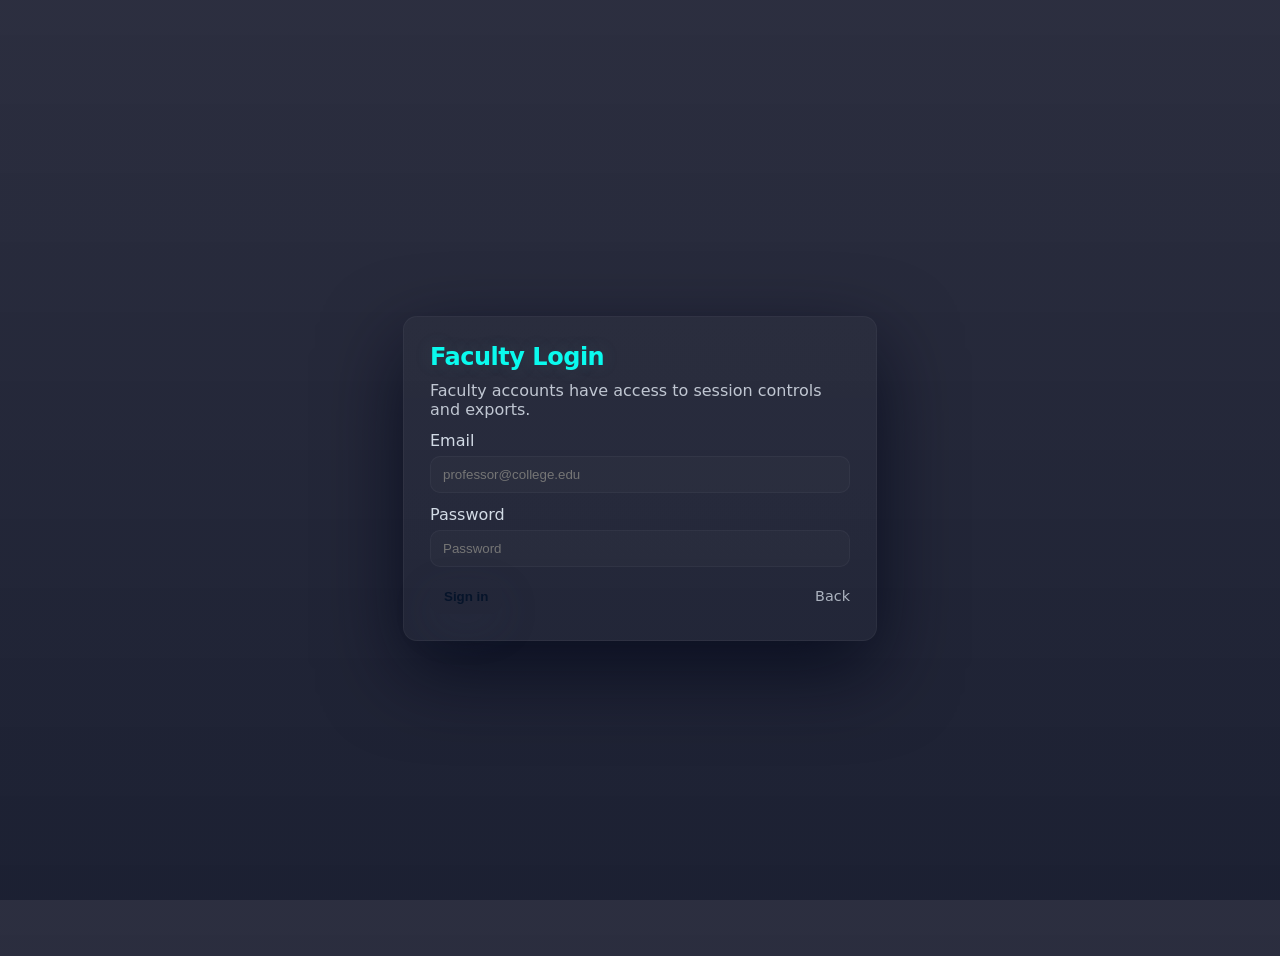
==== faculty_login.html @ 36e5d01a "Initial commit: Smart Lab Attendance System with QR scanner" ====
<!doctype html>
<html lang="en">
<head>
  <meta charset="utf-8" />
  <meta name="viewport" content="width=device-width,initial-scale=1" />
  <title>Faculty Login</title>
  <link rel="stylesheet" href="style.css" />
</head>
<body class="login-page">
  <div class="login-card">
    <h2>Faculty Login</h2>
    <p style="margin:0 0 12px 0; color:rgba(230,238,248,0.8)">Faculty accounts have access to session controls and exports.</p>
    <form action="faculty_redirect.html" method="post">
      <div class="form-group">
        <label style="color:rgba(230,238,248,0.9)">Email</label>
        <input type="email" name="email" placeholder="professor@college.edu" />
      </div>
      <div class="form-group">
        <label style="color:rgba(230,238,248,0.9)">Password</label>
        <input type="password" name="password" placeholder="Password" />
      </div>
      <div style="display:flex; gap:8px; align-items:center; justify-content:space-between; margin-top:8px;">
        <button class="btn" type="submit">Sign in</button>
        <a href="frontend.html" class="link-muted">Back</a>
      </div>
    </form>
  </div>
</body>
</html>
---- style.css ----
.root{
    --bg-1: #0f172a;
    --bg-2: #07103a;
    --accent-1: #38bdf8;
    --accent-2: #667eea;
    --glass: rgba(255,255,255,0.06);
    --card-glow: 0 20px 50px rgba(66,153,225,0.15);
    --text: #e6eef8;
}

@import url('https://fonts.googleapis.com/css2?family=Inter:wght@400;600;800&display=swap');

html,body{
    height:100%;
    margin:0;
}

body{
    font-family: 'Inter', system-ui, -apple-system, sans-serif;
    color:var(--text);
    background: radial-gradient(1200px 600px at 10% 10%, rgba(99,102,241,0.12), transparent),
                linear-gradient(180deg, var(--bg-1) 0%, var(--bg-2) 100%);
    -webkit-font-smoothing:antialiased;
    -moz-osx-font-smoothing:grayscale;
}

/* Enforce dark theme in Streamlit wrapper containers */
.stApp {
    background: radial-gradient(1200px 600px at 10% 10%, rgba(99,102,241,0.15), transparent),
                linear-gradient(180deg, #0f172a 0%, #07103a 100%) !important;
}

.main, [data-testid="stHeader"] {
    background: transparent !important;
}

[data-testid="stWidgetLabel"] p {
    color: #e2e8f0 !important;
    font-weight: 600 !important;
}

/* Global page wrapper with perspective for 3D cards */
.page {
    min-height:100vh;
    padding:48px;
    display:flex;
    align-items:flex-start;
    justify-content:center;
    gap:32px;
    perspective:1200px;
}

/* Scene and card (3D transform target) */
.scene{
    width:1100px;
    max-width:calc(100% - 96px);
    display:grid;
    grid-template-columns: 1fr 420px;
    gap:28px;
    align-items:start;
}

.card {
    border-radius:20px;
    background: linear-gradient(180deg, rgba(255,255,255,0.03), rgba(255,255,255,0.02));
    border: 1px solid rgba(255,255,255,0.04);
    padding:24px;
    transform-style:preserve-3d;
    transition: transform 0.12s ease, box-shadow 0.18s ease;
    box-shadow: var(--card-glow);
}

.card--tilt:hover{
    transform: translateZ(30px) rotateX(var(--rx,0deg)) rotateY(var(--ry,0deg));
    box-shadow: 0 40px 80px rgba(17,24,39,0.6), 0 8px 30px rgba(99,102,241,0.12);
}

/* Camera panel placeholder */
.camera-panel{
    height:520px;
    border-radius:16px;
    overflow:hidden;
    position:relative;
    display:flex;
    align-items:center;
    justify-content:center;
    background: linear-gradient(135deg, rgba(56,189,248,0.06), rgba(103,80,164,0.04));
    border: 1px solid rgba(255,255,255,0.03);
}

.camera-placeholder{
    width:92%;
    height:88%;
    border-radius:12px;
    background: linear-gradient(180deg, rgba(7,18,48,0.6), rgba(3,9,30,0.8));
    display:flex;
    align-items:center;
    justify-content:center;
    color:rgba(255,255,255,0.12);
    font-weight:600;
    font-size:1.05rem;
    letter-spacing:0.02em;
    box-shadow: inset 0 1px 0 rgba(255,255,255,0.02), 0 12px 40px rgba(0,0,0,0.6);
}

/* Info column */
.info-column{
    display:flex;
    flex-direction:column;
    gap:18px;
}

.hero{
    padding:20px 18px;
    border-radius:14px;
    background: linear-gradient(135deg, rgba(56,189,248,0.06), rgba(103,80,164,0.04));
    border: 1px solid rgba(255,255,255,0.03);
}

.hero h2{ color:var(--text); font-size:1.6rem; margin:0 0 8px 0;}
.hero p{ color:rgba(230,238,248,0.9); margin:0; line-height:1.6;}

.section-note{ padding:12px; border-radius:12px; background:rgba(255,255,255,0.02); border:1px solid rgba(255,255,255,0.03);}

/* Action buttons */
.actions{ display:flex; gap:12px; margin-top:12px; }
.btn{
    appearance:none; border:0; padding:10px 14px; border-radius:12px; cursor:pointer; font-weight:700;
    background:linear-gradient(90deg,var(--accent-1),var(--accent-2)); color:#06142a; box-shadow:0 14px 40px rgba(51,65,85,0.16);
}
.btn.secondary{ background:transparent; color:var(--text); border:1px solid rgba(255,255,255,0.04); }

/* Modal and other components reuse existing animations */
@keyframes fadeIn{ from{opacity:0;} to{opacity:1;} }

/* Small responsive tweaks */
@media (max-width:960px){
    .scene{ grid-template-columns: 1fr; }
    .camera-panel{ height:420px; }
}

/* Preserve useful old class overrides for Streamlit compatibility */
.stButton>button{ border-radius:12px; }

/* Login page specific styles */
.login-page{
    min-height:100vh; display:flex; align-items:center; justify-content:center; padding:28px;
    background: linear-gradient(180deg, rgba(7,10,30,0.85), rgba(3,8,28,0.9));
}
.login-card{
    width:420px; max-width:92%; background: linear-gradient(180deg, rgba(255,255,255,0.02), rgba(255,255,255,0.01));
    border:1px solid rgba(255,255,255,0.04); padding:26px; border-radius:14px; box-shadow:0 30px 80px rgba(2,6,23,0.7);
}
.login-card h2{ margin:0 0 10px 0; color:var(--text); }
.form-group{ margin-bottom:12px; display:flex; flex-direction:column; gap:6px; }
.form-group input{ padding:10px 12px; border-radius:10px; border:1px solid rgba(255,255,255,0.04); background:rgba(255,255,255,0.02); color:var(--text); }
.form-actions{ display:flex; gap:10px; justify-content:space-between; align-items:center; margin-top:8px; }
.link-muted{ color:rgba(230,238,248,0.7); font-size:0.9rem; text-decoration:none; }



/* Hero Card */
.hero {
    margin: 0 auto 2rem;
    padding: 2rem;
    border-radius: 24px;
    background: rgba(206, 219, 250, 0.86);
    border: 1px solid rgba(56, 189, 248, 0.18);
    backdrop-filter: blur(14px);
    box-shadow: 0 28px 80px rgba(242, 244, 246, 0.35);
}

.hero h2 {
    margin-bottom: 0.5rem;
    font-size: 2.1rem;
    color: #0ebdbd12;
}

.hero p {
    color: #090907;
    font-size: 1rem;
    line-height: 1.7;
    max-width: 900px;
}

.section-note {
    padding: 12px 16px;
    border-radius: 16px;
    background: rgba(15, 16, 16, 0.08);
    border: 1px solid rgba(56, 189, 248, 0.14);
    color: #262729;
    margin-bottom: 1rem;
}

.card {
    border-radius: 20px;
    background: rgba(15, 23, 42, 0.82);
    border: 1px solid rgba(148, 163, 184, 0.12);
    box-shadow: 0 18px 35px rgba(245, 225, 225, 0.18);
    padding: 1.5rem;
    margin-bottom: 1rem;
}

/* Headers */
h1,
h2,
h3 {
    color: #0afaee !important;
    font-weight: 800;
    letter-spacing: -0.02em;
    text-shadow: 0 0 18px rgba(84, 138, 138, 0.2);
}

/* Buttons */
.stButton>button {
    background: linear-gradient(90deg, #38bdf8 0%, #667eea 100%) !important;
    color: #ffffff !important;
    border-radius: 14px !important;
    border: none !important;
    font-weight: 700 !important;
    padding: 0.75rem 1.25rem !important;
    transition: transform 0.25s ease, box-shadow 0.25s ease, filter 0.25s ease;
    box-shadow: 0 14px 30px rgba(56, 189, 248, 0.22);
}

.stButton>button:hover {
    transform: translateY(-2px) scale(1.01);
    box-shadow: 0 16px 34px rgba(56, 189, 248, 0.32);
    filter: brightness(1.05);
}

.stButton>button:active {
    transform: translateY(1px);
}

/* Metrics in the top row */
.stMetric {
    background: rgba(72, 100, 166, 0.75) !important;
    border: 1px solid rgba(255, 255, 255, 0.14) !important;
    border-radius: 22px !important;
    padding: 1rem 1.25rem !important;
    box-shadow: 0 20px 40px rgba(243, 235, 235, 0.22) !important;
}

.stMetric * {
    color: #ffffff !important;
    text-shadow: 0 0 16px rgba(255, 255, 255, 0.32) !important;
}

.stMetric .stMetricValue {
    font-size: 2.6rem !important;
    font-weight: 800 !important;
}

.stMetric .stMetricLabel {
    opacity: 0.95;
}

.stMetric .stMetricDelta {
    opacity: 0.9;
}

/* Tabs */
.stTabs [data-baseweb="tab-list"] {
    gap: 10px;
    background-color: rgba(223, 229, 245, 0.88);
    padding: 10px;
    border-radius: 18px;
    backdrop-filter: blur(18px);
    border: 1px solid rgba(56, 189, 248, 0.16);
}

.stTabs [data-baseweb="tab"] {
    background-color: rgba(148, 163, 184, 0.06);
    border-radius: 999px;
    color: rgb(29, 31, 26);
    font-weight: 700;
    padding: 10px 22px;
    transition: all 0.2s ease;
}

.stTabs [data-baseweb="tab"]:hover {
    color: rgb(14, 17, 14);
    background-color: rgba(56, 189, 248, 0.12);
}

.stTabs [aria-selected="true"] {
    background: linear-gradient(90deg, #38bdf8 10%, #818cf8 90%) !important;
    color: #ffffff !important;
    box-shadow: inset 0 0 0 1px rgba(255, 255, 255, 0.08);
}

/* Inputs */
.stTextInput>div>div>input,
.stSelectbox>div>div>div,
.stTextArea>div>div>textarea {
    background-color: rgba(15, 23, 42, 0.85) !important;
    border: 1px solid rgba(148, 163, 184, 0.18) !important;
    color: #dadde3 !important;
    border-radius: 14px !important;
    padding: 0.75rem !important;
    transition: border-color 0.25s ease;
}

.stTextInput>div>div>input:focus,
.stSelectbox>div>div>div:focus,
.stTextArea>div>div>textarea:focus {
    border-color: #38bdf8 !important;
    box-shadow: 0 0 0 3px rgba(56, 189, 248, 0.14) !important;
}

/* Radio buttons */
.stRadio [role="radiogroup"] {
    background: rgba(15, 23, 42, 0.88);
    padding: 16px 18px;
    border-radius: 22px;
    display: inline-flex;
    gap: 1rem;
    border: 1px solid rgba(56, 189, 248, 0.28);
    box-shadow: 0 18px 34px rgba(0, 0, 0, 0.25);
}

.stRadio label,
.stRadio [data-baseweb="radio"] label,
.stRadio [data-baseweb="radio"] span {
    color: rgb(13, 14, 13) !important;
    font-weight: 800 !important;
    font-size: 1.05rem !important;
    opacity: 100% !important;
    !text-shadow: 0 0 12px rgba(255, 255, 255, 1) !important;
}

.stRadio [data-baseweb="radio"] {
    background: rgba(255, 255, 255, 0.6) !important;
    border: 1px solid rgba(148, 163, 184, 0.18) !important;
    border-radius: 999px !important;
    padding: 0.85rem 1.15rem !important;
}

.stRadio [data-baseweb="radio"]:hover {
    background: rgba(56, 189, 248, 0.12) !important;
}

.stRadio [data-baseweb="radio"][aria-checked="true"] {
    background: linear-gradient(90deg, pink 20%, pink 20%) !important;
    border-color: white !important;
    box-shadow: 0 0 0 3px rgba(56, 189, 248, 0.18) !important;
}

.stRadio [data-baseweb="radio"][aria-checked="true"] label,
.stRadio [data-baseweb="radio"][aria-checked="true"] span {
    color: white !important;
    font-weight: 800 !important;
    text-shadow: 0 0 14px rgba(255, 255, 255, 1) !important;
}

/* Panels and Cards */
.block-container {
    padding-top: 1rem;
    padding-bottom: 1rem;
}

.stMarkdown {
    color: #e2e8f0;
}

/* Tables and DataFrames */
[data-testid="stDataFrame"] {
    border-radius: 18px;
    overflow: hidden;
    border: 1px solid rgba(148, 163, 184, 0.12);
    box-shadow: 0 12px 26px rgba(0, 0, 0, 0.18);
}

.stAlert {
    border-radius: 18px;
}

/* Download / info blocks */
.info-card {
    border-radius: 18px;
    padding: 1rem 1.25rem;
    background: rgba(15, 23, 42, 0.72);
    border: 1px solid rgba(148, 163, 184, 0.12);
    color: #cbd5e1;
    margin-bottom: 1rem;
}

/* Popup Modal */
.modal-overlay {
    position: fixed;
    top: 0;
    left: 0;
    right: 0;
    bottom: 0;
    background: rgba(0, 0, 0, 0.6);
    display: flex;
    align-items: center;
    justify-content: center;
    z-index: 9999;
    animation: fadeIn 0.3s ease-in;
}

.modal-content {
    background: linear-gradient(135deg, rgba(31, 41, 55, 0.95) 0%, rgba(15, 23, 42, 0.95) 100%);
    border-radius: 28px;
    padding: 2.5rem;
    max-width: 480px;
    width: 90%;
    box-shadow: 0 28px 80px rgba(0, 0, 0, 0.5), inset 0 0 0 1px rgba(56, 189, 248, 0.2);
    border: 1px solid rgba(56, 189, 248, 0.25);
    animation: slideIn 0.4s cubic-bezier(0.34, 1.56, 0.64, 1);
    text-align: center;
}

.modal-content h2 {
    font-size: 1.8rem;
    margin-bottom: 0.5rem;
    color: #a5f3fc;
    text-shadow: 0 0 20px rgba(56, 189, 248, 0.3);
}

.modal-message {
    font-size: 1.1rem;
    color: #cbd5e1;
    margin: 1.5rem 0;
    line-height: 1.6;
}

.modal-icon {
    font-size: 4rem;
    margin-bottom: 1rem;
    animation: bounce 0.6s ease-in-out;
}

.modal-success {
    color: #10b981;
}

.modal-error {
    color: #ef4444;
}

.modal-footer {
    margin-top: 1.5rem;
    font-size: 0.9rem;
    color: #94a3b8;
}

@keyframes fadeIn {
    from {
        opacity: 0;
    }

    to {
        opacity: 1;
    }
}

@keyframes slideIn {
    from {
        transform: scale(0.9) translateY(-50px);
        opacity: 0;
    }

    to {
        transform: scale(1) translateY(0);
        opacity: 1;
    }
}

@keyframes bounce {

    0%,
    100% {
        transform: translateY(0);
    }

    50% {
        transform: translateY(-10px);
    }
}
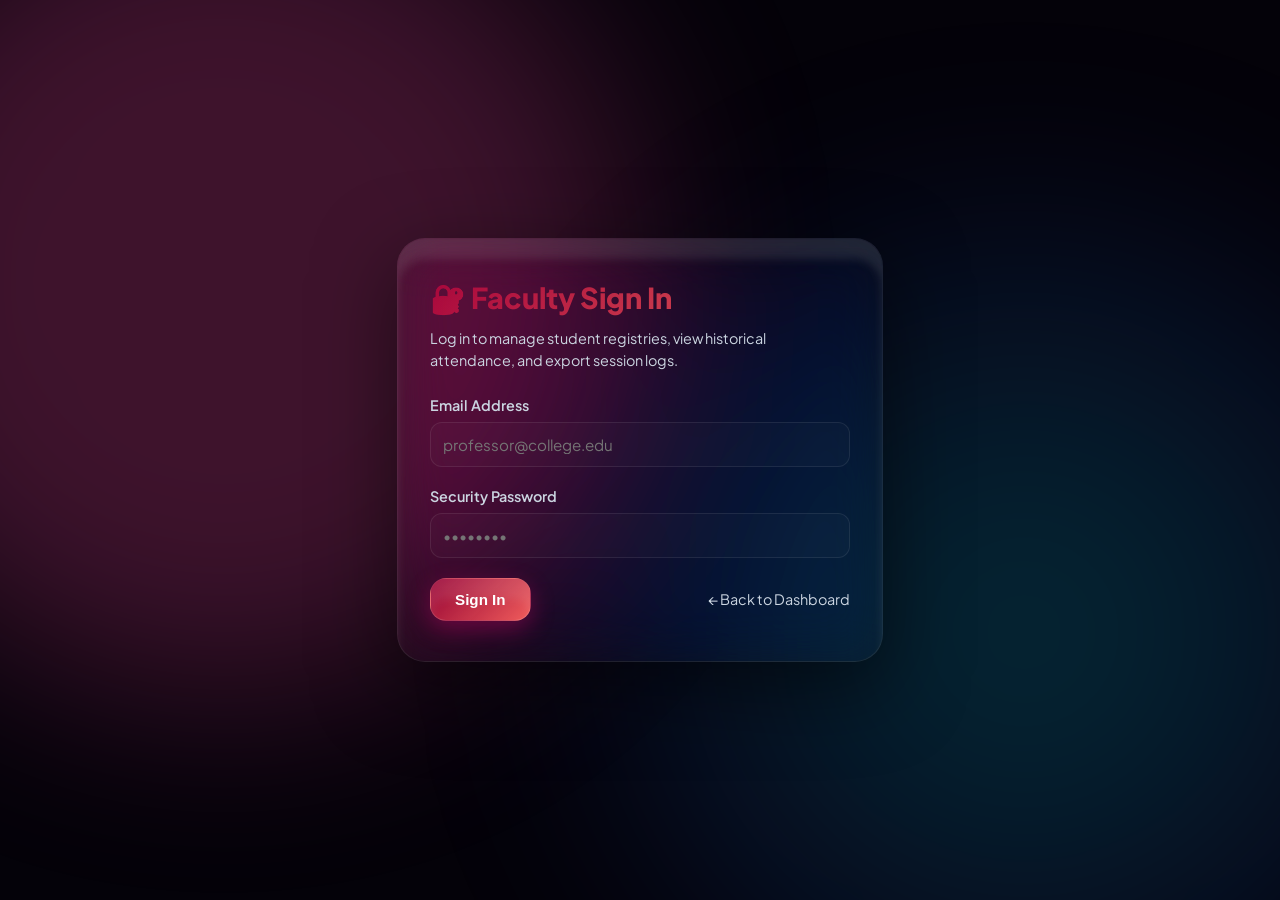
==== commit f63dcb6e: "feat: improve eye blink detection sensitivity and add requirements.txt and .gitignore" ====
--- a/faculty_login.html
+++ b/faculty_login.html
@@ -3,25 +3,27 @@
 <head>
   <meta charset="utf-8" />
   <meta name="viewport" content="width=device-width,initial-scale=1" />
-  <title>Faculty Login</title>
+  <title>Faculty Login - Smart Lab Attendance</title>
   <link rel="stylesheet" href="style.css" />
 </head>
 <body class="login-page">
   <div class="login-card">
-    <h2>Faculty Login</h2>
-    <p style="margin:0 0 12px 0; color:rgba(230,238,248,0.8)">Faculty accounts have access to session controls and exports.</p>
-    <form action="faculty_redirect.html" method="post">
+    <h2>🔐 Faculty Sign In</h2>
+    <p style="margin: 0 0 24px 0; color: var(--text-secondary); line-height: 1.5; font-size: 0.9rem;">
+      Log in to manage student registries, view historical attendance, and export session logs.
+    </p>
+    <form action="faculty_redirect.html" method="get">
       <div class="form-group">
-        <label style="color:rgba(230,238,248,0.9)">Email</label>
-        <input type="email" name="email" placeholder="professor@college.edu" />
+        <label>Email Address</label>
+        <input type="email" name="email" placeholder="professor@college.edu" required />
       </div>
       <div class="form-group">
-        <label style="color:rgba(230,238,248,0.9)">Password</label>
-        <input type="password" name="password" placeholder="Password" />
+        <label>Security Password</label>
+        <input type="password" name="password" placeholder="••••••••" required />
       </div>
-      <div style="display:flex; gap:8px; align-items:center; justify-content:space-between; margin-top:8px;">
-        <button class="btn" type="submit">Sign in</button>
-        <a href="frontend.html" class="link-muted">Back</a>
+      <div class="form-actions">
+        <button class="btn" type="submit">Sign In</button>
+        <a href="frontend.html" class="link-muted">← Back to Dashboard</a>
       </div>
     </form>
   </div>
--- a/style.css
+++ b/style.css
@@ -1,33 +1,107 @@
-.root{
-    --bg-1: #0f172a;
-    --bg-2: #07103a;
-    --accent-1: #38bdf8;
-    --accent-2: #667eea;
-    --glass: rgba(255,255,255,0.06);
-    --card-glow: 0 20px 50px rgba(66,153,225,0.15);
-    --text: #e6eef8;
-}
-
-@import url('https://fonts.googleapis.com/css2?family=Inter:wght@400;600;800&display=swap');
-
-html,body{
-    height:100%;
-    margin:0;
-}
-
-body{
-    font-family: 'Inter', system-ui, -apple-system, sans-serif;
-    color:var(--text);
-    background: radial-gradient(1200px 600px at 10% 10%, rgba(99,102,241,0.12), transparent),
-                linear-gradient(180deg, var(--bg-1) 0%, var(--bg-2) 100%);
-    -webkit-font-smoothing:antialiased;
-    -moz-osx-font-smoothing:grayscale;
-}
-
-/* Enforce dark theme in Streamlit wrapper containers */
+@import url('https://fonts.googleapis.com/css2?family=Plus+Jakarta+Sans:wght@300;400;500;600;700;800&display=swap');
+
+:root {
+    --bg-1: #040209;
+    --bg-2: #090615;
+    
+    /* Vibrant Neon Gradients */
+    --gradient-primary: linear-gradient(135deg, #ee003f88 0%, #f15c5c 100%);
+    --gradient-secondary: linear-gradient(135deg, #eb0f6e 0%, #ff002ba7 100%);
+    --gradient-accent: linear-gradient(135deg, #ffffff 0%, #ff007f 100%);
+    --gradient-metallic: linear-gradient(135deg, #00e4e4 30%, #2b7bde 100%);
+    
+    --glass-bg: rgba(18, 12, 32, 0.45);
+    --glass-border: rgba(255, 255, 255, 0.08);
+    --glass-border-hover: rgba(255, 0, 127, 0.35);
+    --glass-inner-shadow: inset 0 20px 10px 0 rgba(255, 255, 255, 0.1);
+    
+    --text-primary: #f8fafcfb;
+    --text-secondary: #cbd5e1;
+    --text-muted: #f9fbff;
+    --success: #10b981;
+    --error: #ef4444;
+    
+    --glow-primary: 0 0 70px rgba(255, 0, 127, 0.35);
+    --glow-secondary: 0 0 50px rgba(0, 242, 254, 0.35);
+}
+
+/* Global resets & typography */
+html, body {
+    margin: 0;
+    padding: 0;
+    min-height: 100%;
+}
+
+body {
+    font-family: 'Plus Jakarta Sans', system-ui, -apple-system, sans-serif;
+    color: var(--text-primary);
+    background-color: var(--bg-1);
+    -webkit-font-smoothing: antialiased;
+    -moz-osx-font-smoothing: grayscale;
+}
+
+/* Moving organic liquid blobs in the background */
+body::before, body::after, .stApp::before {
+    content: '';
+    position: fixed;
+    border-radius: 50%;
+    filter: blur(100px);
+    z-index: -2;
+    pointer-events: none;
+    opacity: 0.5;
+}
+
+/* Blob 1: Magenta/Violet (Top Left) */
+body::before {
+    top: -15%;
+    left: -15%;
+    width: 65vw;
+    height: 65vw;
+    background: radial-gradient(circle, rgba(236, 72, 153, 0.5) 250%, rgba(124, 58, 237, 0.2) 150%, transparent 200%);
+    animation: morph-blob-1 25s infinite alternate ease-in-out;
+}
+
+/* Blob 2: Cyan/Blue (Bottom Right) */
+body::after {
+    bottom: -20%;
+    right: -15%;
+    width: 70vw;
+    height: 70vw;
+    background: radial-gradient(circle, rgba(6, 182, 212, 0.45) 5%, rgba(37, 99, 235, 0.2) 60%, transparent 100%);
+    animation: morph-blob-2 20s infinite alternate ease-in-out;
+}
+
+/* Blob 3: Gold/Amber (Middle Right) */
+.stApp::before {
+    top: 25%;
+    right: -10%;
+    width: 45vw;
+    height: 45vw;
+    background: radial-gradient(circle, rgba(245, 158, 11, 0.35) 0%, rgba(239, 68, 68, 0.1) 60%, transparent 100%);
+    animation: morph-blob-3 30s infinite alternate ease-in-out;
+}
+
+@keyframes morph-blob-1 {
+    0% { transform: translate(0, 0) scale(1) rotate(0deg); }
+    100% { transform: translate(8%, 12%) scale(1.1) rotate(200deg); }
+    100% { transform: translate(0, 0) scale(1) rotate(360deg); }
+}
+
+@keyframes morph-blob-2 {
+    0% { transform: translate(0, 0) scale(1) rotate(0deg); }
+    50% { transform: translate(-12%, -8%) scale(0.9) rotate(-180deg); }
+    100% { transform: translate(0, 0) scale(1) rotate(0deg); }
+}
+
+@keyframes morph-blob-3 {
+    0% { transform: translate(0, 0) scale(1) rotate(0deg); }
+    50% { transform: translate(-10%, 10%) scale(1.2) rotate(90deg); }
+    100% { transform: translate(0, 0) scale(1) rotate(0deg); }
+}
+
+/* Enforce transparent background for Streamlit wrappers */
 .stApp {
-    background: radial-gradient(1200px 600px at 10% 10%, rgba(99,102,241,0.15), transparent),
-                linear-gradient(180deg, #0f172a 0%, #07103a 100%) !important;
+    background: transparent !important;
 }
 
 .main, [data-testid="stHeader"] {
@@ -35,434 +109,503 @@
 }
 
 [data-testid="stWidgetLabel"] p {
-    color: #e2e8f0 !important;
+    color: var(--text-primary) !important;
     font-weight: 600 !important;
 }
 
-/* Global page wrapper with perspective for 3D cards */
+/* Global page wrapper */
 .page {
-    min-height:100vh;
-    padding:48px;
-    display:flex;
-    align-items:flex-start;
-    justify-content:center;
-    gap:32px;
-    perspective:1200px;
-}
-
-/* Scene and card (3D transform target) */
-.scene{
-    width:1100px;
-    max-width:calc(100% - 96px);
-    display:grid;
+    min-height: 100vh;
+    padding: 48px 24px;
+    display: flex;
+    align-items: flex-start;
+    justify-content: center;
+    gap: 32px;
+    box-sizing: border-box;
+}
+
+/* Layout cards and main components */
+.scene {
+    width: 1100px;
+    max-width: 100%;
+    display: grid;
     grid-template-columns: 1fr 420px;
-    gap:28px;
-    align-items:start;
+    gap: 28px;
+    align-items: start;
 }
 
 .card {
-    border-radius:20px;
-    background: linear-gradient(180deg, rgba(255,255,255,0.03), rgba(255,255,255,0.02));
-    border: 1px solid rgba(255,255,255,0.04);
-    padding:24px;
-    transform-style:preserve-3d;
-    transition: transform 0.12s ease, box-shadow 0.18s ease;
-    box-shadow: var(--card-glow);
-}
-
-.card--tilt:hover{
-    transform: translateZ(30px) rotateX(var(--rx,0deg)) rotateY(var(--ry,0deg));
-    box-shadow: 0 40px 80px rgba(17,24,39,0.6), 0 8px 30px rgba(99,102,241,0.12);
-}
-
-/* Camera panel placeholder */
-.camera-panel{
-    height:520px;
-    border-radius:16px;
-    overflow:hidden;
-    position:relative;
-    display:flex;
-    align-items:center;
-    justify-content:center;
-    background: linear-gradient(135deg, rgba(56,189,248,0.06), rgba(103,80,164,0.04));
-    border: 1px solid rgba(255,255,255,0.03);
-}
-
-.camera-placeholder{
-    width:92%;
-    height:88%;
-    border-radius:12px;
-    background: linear-gradient(180deg, rgba(7,18,48,0.6), rgba(3,9,30,0.8));
-    display:flex;
-    align-items:center;
-    justify-content:center;
-    color:rgba(255,255,255,0.12);
-    font-weight:600;
-    font-size:1.05rem;
-    letter-spacing:0.02em;
-    box-shadow: inset 0 1px 0 rgba(255,255,255,0.02), 0 12px 40px rgba(0,0,0,0.6);
-}
-
-/* Info column */
-.info-column{
-    display:flex;
-    flex-direction:column;
-    gap:18px;
-}
-
-.hero{
-    padding:20px 18px;
-    border-radius:14px;
-    background: linear-gradient(135deg, rgba(56,189,248,0.06), rgba(103,80,164,0.04));
-    border: 1px solid rgba(255,255,255,0.03);
-}
-
-.hero h2{ color:var(--text); font-size:1.6rem; margin:0 0 8px 0;}
-.hero p{ color:rgba(230,238,248,0.9); margin:0; line-height:1.6;}
-
-.section-note{ padding:12px; border-radius:12px; background:rgba(255,255,255,0.02); border:1px solid rgba(255,255,255,0.03);}
-
-/* Action buttons */
-.actions{ display:flex; gap:12px; margin-top:12px; }
-.btn{
-    appearance:none; border:0; padding:10px 14px; border-radius:12px; cursor:pointer; font-weight:700;
-    background:linear-gradient(90deg,var(--accent-1),var(--accent-2)); color:#06142a; box-shadow:0 14px 40px rgba(51,65,85,0.16);
-}
-.btn.secondary{ background:transparent; color:var(--text); border:1px solid rgba(255,255,255,0.04); }
-
-/* Modal and other components reuse existing animations */
-@keyframes fadeIn{ from{opacity:0;} to{opacity:1;} }
-
-/* Small responsive tweaks */
-@media (max-width:960px){
-    .scene{ grid-template-columns: 1fr; }
-    .camera-panel{ height:420px; }
-}
-
-/* Preserve useful old class overrides for Streamlit compatibility */
-.stButton>button{ border-radius:12px; }
-
-/* Login page specific styles */
-.login-page{
-    min-height:100vh; display:flex; align-items:center; justify-content:center; padding:28px;
-    background: linear-gradient(180deg, rgba(7,10,30,0.85), rgba(3,8,28,0.9));
-}
-.login-card{
-    width:420px; max-width:92%; background: linear-gradient(180deg, rgba(255,255,255,0.02), rgba(255,255,255,0.01));
-    border:1px solid rgba(255,255,255,0.04); padding:26px; border-radius:14px; box-shadow:0 30px 80px rgba(2,6,23,0.7);
-}
-.login-card h2{ margin:0 0 10px 0; color:var(--text); }
-.form-group{ margin-bottom:12px; display:flex; flex-direction:column; gap:6px; }
-.form-group input{ padding:10px 12px; border-radius:10px; border:1px solid rgba(255,255,255,0.04); background:rgba(255,255,255,0.02); color:var(--text); }
-.form-actions{ display:flex; gap:10px; justify-content:space-between; align-items:center; margin-top:8px; }
-.link-muted{ color:rgba(230,238,248,0.7); font-size:0.9rem; text-decoration:none; }
-
-
-
-/* Hero Card */
+    border-radius: 28px;
+    background: var(--glass-bg);
+    border: 1px solid var(--glass-border);
+    padding: 32px;
+    backdrop-filter: blur(28px) saturate(180%);
+    -webkit-backdrop-filter: blur(28px) saturate(180%);
+    box-shadow: 
+        0 24px 80px rgba(0, 0, 0, 0.55), 
+        var(--glass-inner-shadow),
+        inset 0 -10px 20px rgba(0, 0, 0, 0.15);
+    transition: all 0.4s cubic-bezier(0.25, 0.8, 0.25, 1);
+}
+
+.card:hover {
+    border-color: var(--glass-border-hover);
+    box-shadow: 
+        0 30px 100px rgba(0, 0, 0, 0.7), 
+        0 0 40px rgba(255, 0, 127, 0.15),
+        inset 0 1px 2px rgba(255, 255, 255, 0.15);
+    transform: translateY(-2px);
+}
+
+/* Camera and Scanner visual structures */
+.camera-panel {
+    height: 480px;
+    border-radius: 24px;
+    overflow: hidden;
+    position: relative;
+    display: flex;
+    align-items: center;
+    justify-content: center;
+    background: rgba(15, 23, 42, 0.5);
+    border: 1px solid var(--glass-border);
+    backdrop-filter: blur(16px);
+    box-shadow: 0 16px 40px rgba(0, 0, 0, 0.5);
+}
+
+.camera-placeholder {
+    width: 92%;
+    height: 88%;
+    border-radius: 20px;
+    background: radial-gradient(circle, rgba(15, 23, 42, 0.8) 0%, rgba(3, 7, 18, 0.98) 100%);
+    border: 1px dashed rgba(255, 255, 255, 0.12);
+    display: flex;
+    flex-direction: column;
+    align-items: center;
+    justify-content: center;
+    gap: 16px;
+    color: var(--text-secondary);
+    font-weight: 500;
+    font-size: 1.05rem;
+    letter-spacing: 0.05em;
+    box-shadow: inset 0 4px 25px rgba(0, 0, 0, 0.7);
+    position: relative;
+}
+
+.scan-line {
+    position: absolute;
+    top: 0;
+    left: 0;
+    width: 100%;
+    height: 4px;
+    background: linear-gradient(90deg, transparent, #ff007f, #7928ca, transparent);
+    box-shadow: 0 0 15px #ff007f;
+    animation: scan 3.5s linear infinite;
+    pointer-events: none;
+}
+
+@keyframes scan {
+    0% { top: 0%; }
+    50% { top: 100%; }
+    100% { top: 0%; }
+}
+
+.info-column {
+    display: flex;
+    flex-direction: column;
+    gap: 20px;
+}
+
 .hero {
-    margin: 0 auto 2rem;
-    padding: 2rem;
     border-radius: 24px;
-    background: rgba(206, 219, 250, 0.86);
-    border: 1px solid rgba(56, 189, 248, 0.18);
-    backdrop-filter: blur(14px);
-    box-shadow: 0 28px 80px rgba(242, 244, 246, 0.35);
+    background: linear-gradient(135deg, rgba(255, 0, 127, 0.05), rgba(0, 242, 254, 0.02));
+    border: 1px solid rgba(255, 255, 255, 0.06);
+    box-shadow: 0 16px 40px rgba(0, 0, 0, 0.4);
+    padding: 28px;
+    backdrop-filter: blur(20px);
 }
 
 .hero h2 {
-    margin-bottom: 0.5rem;
-    font-size: 2.1rem;
-    color: #0ebdbd12;
+    font-size: 1.6rem;
+    margin: 0 0 12px 0;
+    background: var(--gradient-primary);
+    -webkit-background-clip: text;
+    -webkit-text-fill-color: transparent;
 }
 
 .hero p {
-    color: #090907;
-    font-size: 1rem;
-    line-height: 1.7;
-    max-width: 900px;
+    color: var(--text-secondary);
+    margin: 0;
+    line-height: 1.6;
+    font-size: 0.95rem;
 }
 
 .section-note {
-    padding: 12px 16px;
+    padding: 18px;
+    border-radius: 20px;
+    background: rgba(255, 255, 255, 0.02);
+    border: 1px solid rgba(255, 255, 255, 0.06);
+    color: var(--text-secondary);
+    font-size: 0.9rem;
+    line-height: 1.6;
+    backdrop-filter: blur(8px);
+}
+
+.section-note strong {
+    color: #ff007f;
+}
+
+.info-card {
+    border-radius: 20px;
+    padding: 20px;
+    background: rgba(15, 23, 42, 0.4);
+    border: 1px solid var(--glass-border);
+    color: var(--text-secondary);
+    backdrop-filter: blur(10px);
+}
+
+/* Metallic gradient headings */
+h1, h2, h3 {
+    background: var(--gradient-metallic);
+    -webkit-background-clip: text;
+    -webkit-text-fill-color: transparent;
+    font-weight: 800;
+}
+
+h4, h5, h6 {
+    color: var(--text-primary) !important;
+    font-weight: 700;
+    letter-spacing: -0.02em;
+    margin-top: 0;
+}
+
+/* Interactive elements & Generic button styling */
+.actions {
+    display: flex;
+    gap: 12px;
+    margin-top: 12px;
+}
+
+.btn {
+    appearance: none;
+    border: 0;
+    padding: 12px 24px;
     border-radius: 16px;
-    background: rgba(15, 16, 16, 0.08);
-    border: 1px solid rgba(56, 189, 248, 0.14);
-    color: #262729;
-    margin-bottom: 1rem;
-}
-
-.card {
-    border-radius: 20px;
-    background: rgba(15, 23, 42, 0.82);
-    border: 1px solid rgba(148, 163, 184, 0.12);
-    box-shadow: 0 18px 35px rgba(245, 225, 225, 0.18);
-    padding: 1.5rem;
-    margin-bottom: 1rem;
-}
-
-/* Headers */
-h1,
-h2,
-h3 {
-    color: #0afaee !important;
-    font-weight: 800;
-    letter-spacing: -0.02em;
-    text-shadow: 0 0 18px rgba(84, 138, 138, 0.2);
-}
-
-/* Buttons */
-.stButton>button {
-    background: linear-gradient(90deg, #38bdf8 0%, #667eea 100%) !important;
+    cursor: pointer;
+    font-weight: 700;
+    font-size: 0.95rem;
+    background: var(--gradient-primary);
+    border: 1px solid rgba(255, 255, 255, 0.15);
+    color: #ffffff;
+    box-shadow: 0 8px 24px rgba(255, 0, 127, 0.3), var(--glass-inner-shadow);
+    transition: all 0.25s cubic-bezier(0.25, 0.8, 0.25, 1);
+    display: inline-flex;
+    align-items: center;
+    justify-content: center;
+    text-decoration: none;
+}
+
+.btn:hover {
+    transform: translateY(-2px);
+    border-color: rgba(255, 255, 255, 0.25);
+    box-shadow: 0 12px 30px rgba(255, 0, 127, 0.45), 0 0 15px rgba(255, 0, 127, 0.25);
+}
+
+.btn.secondary {
+    background: rgba(255, 255, 255, 0.02);
+    color: var(--text-primary);
+    border: 1px solid var(--glass-border);
+    box-shadow: var(--glass-inner-shadow);
+}
+
+.btn.secondary:hover {
+    background: rgba(255, 255, 255, 0.08);
+    border-color: rgba(255, 255, 255, 0.2);
+    box-shadow: 0 4px 12px rgba(255, 255, 255, 0.05);
+}
+
+/* Streamlit Button overrides */
+.stButton > button {
+    border-radius: 16px !important;
+    padding: 12px 24px !important;
+    font-size: 0.95rem !important;
+    font-weight: 700 !important;
+    letter-spacing: 0.02em !important;
+    transition: all 0.3s cubic-bezier(0.25, 0.8, 0.25, 1) !important;
+    border: 1px solid var(--glass-border) !important;
+    background: rgba(255, 255, 255, 0.02) !important;
+    color: var(--text-primary) !important;
+    backdrop-filter: blur(8px) !important;
+    -webkit-backdrop-filter: blur(8px) !important;
+    box-shadow: var(--glass-inner-shadow) !important;
+}
+
+.stButton > button:hover {
+    background: rgba(255, 255, 255, 0.08) !important;
+    border-color: rgba(255, 255, 255, 0.2) !important;
+    box-shadow: 0 4px 15px rgba(255, 255, 255, 0.05), var(--glass-inner-shadow) !important;
+    transform: translateY(-2px) !important;
+}
+
+.stButton > button:active {
+    transform: translateY(0) !important;
+}
+
+/* Streamlit Primary Button override */
+.stButton > button[kind="primary"] {
+    background: var(--gradient-primary) !important;
+    border: 1px solid rgba(255, 255, 255, 0.25) !important;
     color: #ffffff !important;
+    box-shadow: 0 8px 24px rgba(255, 0, 127, 0.35), inset 0 1px 1px rgba(255, 255, 255, 0.2) !important;
+    text-shadow: 0 1px 2px rgba(0, 0, 0, 0.2) !important;
+}
+
+.stButton > button[kind="primary"]:hover {
+    background: var(--gradient-primary) !important;
+    filter: brightness(1.15) !important;
+    border-color: rgba(255, 255, 255, 0.35) !important;
+    box-shadow: 0 12px 30px rgba(255, 0, 127, 0.5), 0 0 15px rgba(121, 40, 202, 0.35), inset 0 1px 2px rgba(255, 255, 255, 0.25) !important;
+    transform: translateY(-2px) !important;
+}
+
+/* Streamlit metric display cards */
+[data-testid="stMetric"] {
+    background: rgba(255, 255, 255, 0.02) !important;
+    border: 1px solid var(--glass-border) !important;
+    border-radius: 24px !important;
+    padding: 20px 24px !important;
+    box-shadow: 0 12px 40px rgba(0, 0, 0, 0.35), var(--glass-inner-shadow) !important;
+    backdrop-filter: blur(20px) !important;
+    -webkit-backdrop-filter: blur(20px) !important;
+    transition: all 0.3s cubic-bezier(0.25, 0.8, 0.25, 1) !important;
+}
+
+[data-testid="stMetric"]:hover {
+    transform: translateY(-4px) !important;
+    border-color: rgba(255, 0, 127, 0.3) !important;
+    box-shadow: 0 16px 45px rgba(255, 0, 127, 0.2), var(--glass-inner-shadow) !important;
+}
+
+[data-testid="stMetricLabel"] {
+    color: var(--text-secondary) !important;
+    font-size: 0.85rem !important;
+    font-weight: 600 !important;
+    letter-spacing: 0.06em !important;
+    text-transform: uppercase !important;
+}
+
+[data-testid="stMetricValue"] > div {
+    font-size: 2.2rem !important;
+    font-weight: 800 !important;
+    background: var(--gradient-secondary) !important;
+    -webkit-background-clip: text !important;
+    -webkit-text-fill-color: transparent !important;
+}
+
+/* Tab controls */
+.stTabs [data-baseweb="tab-list"] {
+    gap: 8px !important;
+    background-color: rgba(255, 255, 255, 0.01) !important;
+    padding: 8px !important;
+    border-radius: 20px !important;
+    border: 1px solid var(--glass-border) !important;
+    backdrop-filter: blur(12px) !important;
+}
+
+.stTabs [data-baseweb="tab"] {
+    background-color: transparent !important;
     border-radius: 14px !important;
+    color: var(--text-secondary) !important;
+    font-weight: 600 !important;
+    font-size: 0.95rem !important;
+    padding: 8px 20px !important;
     border: none !important;
+    transition: all 0.25s cubic-bezier(0.25, 0.8, 0.25, 1) !important;
+}
+
+.stTabs [data-baseweb="tab"]:hover {
+    color: var(--text-primary) !important;
+    background-color: rgba(255, 255, 255, 0.04) !important;
+}
+
+.stTabs [aria-selected="true"] {
+    background: var(--gradient-primary) !important;
+    color: #ffffff !important;
     font-weight: 700 !important;
-    padding: 0.75rem 1.25rem !important;
-    transition: transform 0.25s ease, box-shadow 0.25s ease, filter 0.25s ease;
-    box-shadow: 0 14px 30px rgba(56, 189, 248, 0.22);
-}
-
-.stButton>button:hover {
-    transform: translateY(-2px) scale(1.01);
-    box-shadow: 0 16px 34px rgba(56, 189, 248, 0.32);
-    filter: brightness(1.05);
-}
-
-.stButton>button:active {
-    transform: translateY(1px);
-}
-
-/* Metrics in the top row */
-.stMetric {
-    background: rgba(72, 100, 166, 0.75) !important;
-    border: 1px solid rgba(255, 255, 255, 0.14) !important;
-    border-radius: 22px !important;
-    padding: 1rem 1.25rem !important;
-    box-shadow: 0 20px 40px rgba(243, 235, 235, 0.22) !important;
-}
-
-.stMetric * {
-    color: #ffffff !important;
-    text-shadow: 0 0 16px rgba(255, 255, 255, 0.32) !important;
-}
-
-.stMetric .stMetricValue {
-    font-size: 2.6rem !important;
-    font-weight: 800 !important;
-}
-
-.stMetric .stMetricLabel {
-    opacity: 0.95;
-}
-
-.stMetric .stMetricDelta {
-    opacity: 0.9;
-}
-
-/* Tabs */
-.stTabs [data-baseweb="tab-list"] {
-    gap: 10px;
-    background-color: rgba(223, 229, 245, 0.88);
-    padding: 10px;
-    border-radius: 18px;
-    backdrop-filter: blur(18px);
-    border: 1px solid rgba(56, 189, 248, 0.16);
-}
-
-.stTabs [data-baseweb="tab"] {
-    background-color: rgba(148, 163, 184, 0.06);
-    border-radius: 999px;
-    color: rgb(29, 31, 26);
-    font-weight: 700;
-    padding: 10px 22px;
-    transition: all 0.2s ease;
-}
-
-.stTabs [data-baseweb="tab"]:hover {
-    color: rgb(14, 17, 14);
-    background-color: rgba(56, 189, 248, 0.12);
-}
-
-.stTabs [aria-selected="true"] {
-    background: linear-gradient(90deg, #38bdf8 10%, #818cf8 90%) !important;
-    color: #ffffff !important;
-    box-shadow: inset 0 0 0 1px rgba(255, 255, 255, 0.08);
-}
-
-/* Inputs */
-.stTextInput>div>div>input,
-.stSelectbox>div>div>div,
-.stTextArea>div>div>textarea {
-    background-color: rgba(15, 23, 42, 0.85) !important;
-    border: 1px solid rgba(148, 163, 184, 0.18) !important;
-    color: #dadde3 !important;
+    box-shadow: var(--glow-primary) !important;
+}
+
+/* Input Fields and Selectors */
+.stTextInput > div > div > input,
+.stSelectbox > div > div > div,
+.stTextArea > div > div > textarea {
+    background-color: rgba(255, 255, 255, 0.02) !important;
+    border: 1px solid var(--glass-border) !important;
+    color: var(--text-primary) !important;
+    border-radius: 16px !important;
+    padding: 12px 16px !important;
+    backdrop-filter: blur(8px) !important;
+    transition: all 0.25s cubic-bezier(0.25, 0.8, 0.25, 1) !important;
+    box-shadow: inset 0 1px 1px rgba(0, 0, 0, 0.1) !important;
+}
+
+.stTextInput > div > div > input:focus,
+.stSelectbox > div > div > div:focus,
+.stTextArea > div > div > textarea:focus {
+    border-color: rgba(255, 0, 127, 0.5) !important;
+    box-shadow: 0 0 15px rgba(255, 0, 127, 0.2), inset 0 1px 1px rgba(0, 0, 0, 0.1) !important;
+    background-color: rgba(15, 23, 42, 0.55) !important;
+}
+
+/* Radio buttons container overrides */
+.stRadio [role="radiogroup"] {
+    background: rgba(255, 255, 255, 0.01) !important;
+    padding: 12px !important;
+    border-radius: 20px !important;
+    display: flex !important;
+    flex-direction: row !important;
+    flex-wrap: wrap !important;
+    gap: 12px !important;
+    border: 1px solid var(--glass-border) !important;
+    backdrop-filter: blur(12px) !important;
+}
+
+.stRadio [data-baseweb="radio"] {
+    background: rgba(255, 255, 255, 0.02) !important;
+    border: 1px solid var(--glass-border) !important;
     border-radius: 14px !important;
-    padding: 0.75rem !important;
-    transition: border-color 0.25s ease;
-}
-
-.stTextInput>div>div>input:focus,
-.stSelectbox>div>div>div:focus,
-.stTextArea>div>div>textarea:focus {
-    border-color: #38bdf8 !important;
-    box-shadow: 0 0 0 3px rgba(56, 189, 248, 0.14) !important;
-}
-
-/* Radio buttons */
-.stRadio [role="radiogroup"] {
-    background: rgba(15, 23, 42, 0.88);
-    padding: 16px 18px;
-    border-radius: 22px;
-    display: inline-flex;
-    gap: 1rem;
-    border: 1px solid rgba(56, 189, 248, 0.28);
-    box-shadow: 0 18px 34px rgba(0, 0, 0, 0.25);
+    padding: 8px 18px !important;
+    margin: 0 !important;
+    transition: all 0.25s cubic-bezier(0.25, 0.8, 0.25, 1) !important;
+    box-shadow: var(--glass-inner-shadow) !important;
+}
+
+.stRadio [data-baseweb="radio"]:hover {
+    background: rgba(255, 255, 255, 0.08) !important;
+    border-color: rgba(255, 255, 255, 0.2) !important;
 }
 
 .stRadio label,
 .stRadio [data-baseweb="radio"] label,
 .stRadio [data-baseweb="radio"] span {
-    color: rgb(13, 14, 13) !important;
-    font-weight: 800 !important;
-    font-size: 1.05rem !important;
-    opacity: 100% !important;
-    !text-shadow: 0 0 12px rgba(255, 255, 255, 1) !important;
-}
-
-.stRadio [data-baseweb="radio"] {
-    background: rgba(255, 255, 255, 0.6) !important;
-    border: 1px solid rgba(148, 163, 184, 0.18) !important;
-    border-radius: 999px !important;
-    padding: 0.85rem 1.15rem !important;
-}
-
-.stRadio [data-baseweb="radio"]:hover {
-    background: rgba(56, 189, 248, 0.12) !important;
+    color: var(--text-primary) !important;
+    font-weight: 600 !important;
+    font-size: 0.95rem !important;
+    text-shadow: none !important;
 }
 
 .stRadio [data-baseweb="radio"][aria-checked="true"] {
-    background: linear-gradient(90deg, pink 20%, pink 20%) !important;
-    border-color: white !important;
-    box-shadow: 0 0 0 3px rgba(56, 189, 248, 0.18) !important;
-}
-
-.stRadio [data-baseweb="radio"][aria-checked="true"] label,
-.stRadio [data-baseweb="radio"][aria-checked="true"] span {
-    color: white !important;
-    font-weight: 800 !important;
-    text-shadow: 0 0 14px rgba(255, 255, 255, 1) !important;
-}
-
-/* Panels and Cards */
-.block-container {
-    padding-top: 1rem;
-    padding-bottom: 1rem;
-}
-
-.stMarkdown {
-    color: #e2e8f0;
-}
-
-/* Tables and DataFrames */
+    background: rgba(99, 102, 241, 0.25) !important;
+    border-color: var(--accent-indigo-start) !important;
+    box-shadow: 0 0 15px rgba(99, 102, 241, 0.25), var(--glass-inner-shadow) !important;
+}
+
+/* Dataframe and tables container */
 [data-testid="stDataFrame"] {
-    border-radius: 18px;
-    overflow: hidden;
-    border: 1px solid rgba(148, 163, 184, 0.12);
-    box-shadow: 0 12px 26px rgba(0, 0, 0, 0.18);
+    border-radius: 20px !important;
+    overflow: hidden !important;
+    border: 1px solid rgba(255, 255, 255, 0.08) !important;
+    box-shadow: 0 12px 40px rgba(0, 0, 0, 0.45) !important;
+    background: rgba(15, 23, 42, 0.35) !important;
+    backdrop-filter: blur(12px) !important;
 }
 
 .stAlert {
-    border-radius: 18px;
-}
-
-/* Download / info blocks */
-.info-card {
-    border-radius: 18px;
-    padding: 1rem 1.25rem;
-    background: rgba(15, 23, 42, 0.72);
-    border: 1px solid rgba(148, 163, 184, 0.12);
-    color: #cbd5e1;
-    margin-bottom: 1rem;
-}
-
-/* Popup Modal */
+    border-radius: 20px !important;
+    border: 1px solid rgba(255, 255, 255, 0.08) !important;
+    background-color: rgba(255, 255, 255, 0.03) !important;
+    backdrop-filter: blur(16px) !important;
+    color: var(--text-primary) !important;
+    box-shadow: 0 8px 32px rgba(0, 0, 0, 0.25) !important;
+}
+
+/* Expander styling */
+[data-testid="stExpander"] {
+    background: rgba(255, 255, 255, 0.01) !important;
+    border: 1px solid rgba(255, 255, 255, 0.06) !important;
+    border-radius: 20px !important;
+    box-shadow: 0 4px 20px rgba(0, 0, 0, 0.15) !important;
+    backdrop-filter: blur(12px) !important;
+    overflow: hidden !important;
+    transition: all 0.3s ease !important;
+}
+[data-testid="stExpander"]:hover {
+    border-color: rgba(255, 0, 127, 0.2) !important;
+    box-shadow: 0 8px 32px rgba(255, 0, 127, 0.08) !important;
+}
+
+/* Custom modal styling */
 .modal-overlay {
     position: fixed;
     top: 0;
     left: 0;
     right: 0;
     bottom: 0;
-    background: rgba(0, 0, 0, 0.6);
+    background: rgba(3, 7, 18, 0.8);
+    backdrop-filter: blur(12px);
     display: flex;
     align-items: center;
     justify-content: center;
-    z-index: 9999;
-    animation: fadeIn 0.3s ease-in;
+    z-index: 99999;
+    animation: fadeIn 0.25s ease-out;
 }
 
 .modal-content {
-    background: linear-gradient(135deg, rgba(31, 41, 55, 0.95) 0%, rgba(15, 23, 42, 0.95) 100%);
+    background: rgba(15, 23, 42, 0.65);
     border-radius: 28px;
-    padding: 2.5rem;
+    padding: 40px;
     max-width: 480px;
     width: 90%;
-    box-shadow: 0 28px 80px rgba(0, 0, 0, 0.5), inset 0 0 0 1px rgba(56, 189, 248, 0.2);
-    border: 1px solid rgba(56, 189, 248, 0.25);
-    animation: slideIn 0.4s cubic-bezier(0.34, 1.56, 0.64, 1);
+    backdrop-filter: blur(32px) saturate(180%);
+    box-shadow: 0 25px 50px -12px rgba(0, 0, 0, 0.7), 0 0 30px rgba(0, 242, 254, 0.15);
+    border: 1px solid rgba(255, 255, 255, 0.15);
+    animation: slideIn 0.35s cubic-bezier(0.34, 1.56, 0.64, 1);
     text-align: center;
 }
 
 .modal-content h2 {
     font-size: 1.8rem;
-    margin-bottom: 0.5rem;
-    color: #a5f3fc;
-    text-shadow: 0 0 20px rgba(56, 189, 248, 0.3);
+    margin-bottom: 8px;
+    color: var(--text-primary) !important;
+    text-shadow: 0 0 10px rgba(0, 242, 254, 0.2);
 }
 
 .modal-message {
-    font-size: 1.1rem;
-    color: #cbd5e1;
-    margin: 1.5rem 0;
+    font-size: 1.05rem;
+    color: var(--text-secondary);
+    margin: 20px 0;
     line-height: 1.6;
 }
 
 .modal-icon {
-    font-size: 4rem;
-    margin-bottom: 1rem;
+    font-size: 4.5rem;
+    margin-bottom: 12px;
     animation: bounce 0.6s ease-in-out;
 }
 
 .modal-success {
-    color: #10b981;
+    color: var(--success);
 }
 
 .modal-error {
-    color: #ef4444;
+    color: var(--error);
 }
 
 .modal-footer {
-    margin-top: 1.5rem;
+    margin-top: 20px;
     font-size: 0.9rem;
-    color: #94a3b8;
+    color: var(--text-secondary);
 }
 
 @keyframes fadeIn {
+    from { opacity: 0; }
+    to { opacity: 1; }
+}
+
+@keyframes slideIn {
     from {
+        transform: scale(0.9) translateY(-40px);
         opacity: 0;
     }
-
-    to {
-        opacity: 1;
-    }
-}
-
-@keyframes slideIn {
-    from {
-        transform: scale(0.9) translateY(-50px);
-        opacity: 0;
-    }
-
     to {
         transform: scale(1) translateY(0);
         opacity: 1;
@@ -470,13 +613,167 @@
 }
 
 @keyframes bounce {
-
-    0%,
-    100% {
-        transform: translateY(0);
+    0%, 100% { transform: translateY(0); }
+    50% { transform: translateY(-12px); }
+}
+
+/* Login template styling */
+.login-page {
+    min-height: 100vh;
+    display: flex;
+    align-items: center;
+    justify-content: center;
+    padding: 24px;
+    box-sizing: border-box;
+}
+
+.login-card {
+    width: 420px;
+    max-width: 100%;
+    background: rgba(255, 255, 255, 0.02);
+    border: 1px solid var(--glass-border);
+    padding: 40px 32px;
+    border-radius: 28px;
+    backdrop-filter: blur(28px) saturate(180%);
+    -webkit-backdrop-filter: blur(28px) saturate(180%);
+    box-shadow: 0 24px 80px rgba(0, 0, 0, 0.5), var(--glass-inner-shadow);
+}
+
+.login-card h2 {
+    margin: 0 0 12px 0;
+    font-size: 1.8rem;
+    background: var(--gradient-primary);
+    -webkit-background-clip: text;
+    -webkit-text-fill-color: transparent;
+}
+
+.form-group {
+    margin-bottom: 20px;
+    display: flex;
+    flex-direction: column;
+    gap: 8px;
+    text-align: left;
+}
+
+.form-group label {
+    font-size: 0.9rem;
+    font-weight: 600;
+    color: var(--text-secondary);
+}
+
+.form-group input {
+    padding: 12px;
+    border-radius: 12px;
+    border: 1px solid var(--glass-border);
+    background: rgba(255, 255, 255, 0.02);
+    color: var(--text-primary);
+    font-family: inherit;
+    font-size: 0.95rem;
+    transition: all 0.25s ease;
+}
+
+.form-group input:focus {
+    outline: none;
+    border-color: #ff007f;
+    box-shadow: 0 0 15px rgba(255, 0, 127, 0.15);
+    background: rgba(15, 23, 42, 0.6);
+}
+
+.form-actions {
+    display: flex;
+    gap: 12px;
+    justify-content: space-between;
+    align-items: center;
+    margin-top: 10px;
+}
+
+.link-muted {
+    color: var(--text-secondary);
+    font-size: 0.9rem;
+    text-decoration: none;
+    transition: color 0.2s ease;
+}
+
+.link-muted:hover {
+    color: var(--text-primary);
+}
+
+/* Redirection loader styles */
+.loader-container {
+    margin-top: 32px;
+    display: flex;
+    justify-content: center;
+}
+
+.futuristic-loader {
+    position: relative;
+    width: 60px;
+    height: 60px;
+}
+
+.futuristic-loader::before,
+.futuristic-loader::after {
+    content: '';
+    position: absolute;
+    top: 0;
+    left: 0;
+    width: 100%;
+    height: 100%;
+    border-radius: 50%;
+    border: 3px solid transparent;
+}
+
+.futuristic-loader::before {
+    border-top-color: var(--accent-cyan-start);
+    border-bottom-color: var(--accent-cyan-end);
+    animation: spin 1s cubic-bezier(0.5, 0, 0.5, 1) infinite;
+}
+
+.futuristic-loader::after {
+    width: 44px;
+    height: 44px;
+    top: 8px;
+    left: 8px;
+    border-left-color: var(--accent-indigo-start);
+    border-right-color: var(--accent-indigo-end);
+    animation: spin-reverse 1.2s cubic-bezier(0.5, 0, 0.5, 1) infinite;
+}
+
+@keyframes spin {
+    0% { transform: rotate(0deg); }
+    100% { transform: rotate(360deg); }
+}
+
+@keyframes spin-reverse {
+    0% { transform: rotate(0deg); }
+    100% { transform: rotate(-360deg); }
+}
+
+/* Scrollbar styling */
+::-webkit-scrollbar {
+    width: 8px;
+    height: 8px;
+}
+::-webkit-scrollbar-track {
+    background: rgba(15, 23, 42, 0.3);
+}
+::-webkit-scrollbar-thumb {
+    background: rgba(255, 255, 255, 0.1);
+    border-radius: 4px;
+}
+::-webkit-scrollbar-thumb:hover {
+    background: rgba(255, 255, 255, 0.2);
+}
+
+/* Responsiveness overrides */
+@media (max-width: 960px) {
+    .page {
+        padding: 24px 16px;
     }
-
-    50% {
-        transform: translateY(-10px);
+    .scene {
+        grid-template-columns: 1fr;
+    }
+    .camera-panel {
+        height: 380px;
     }
 }
